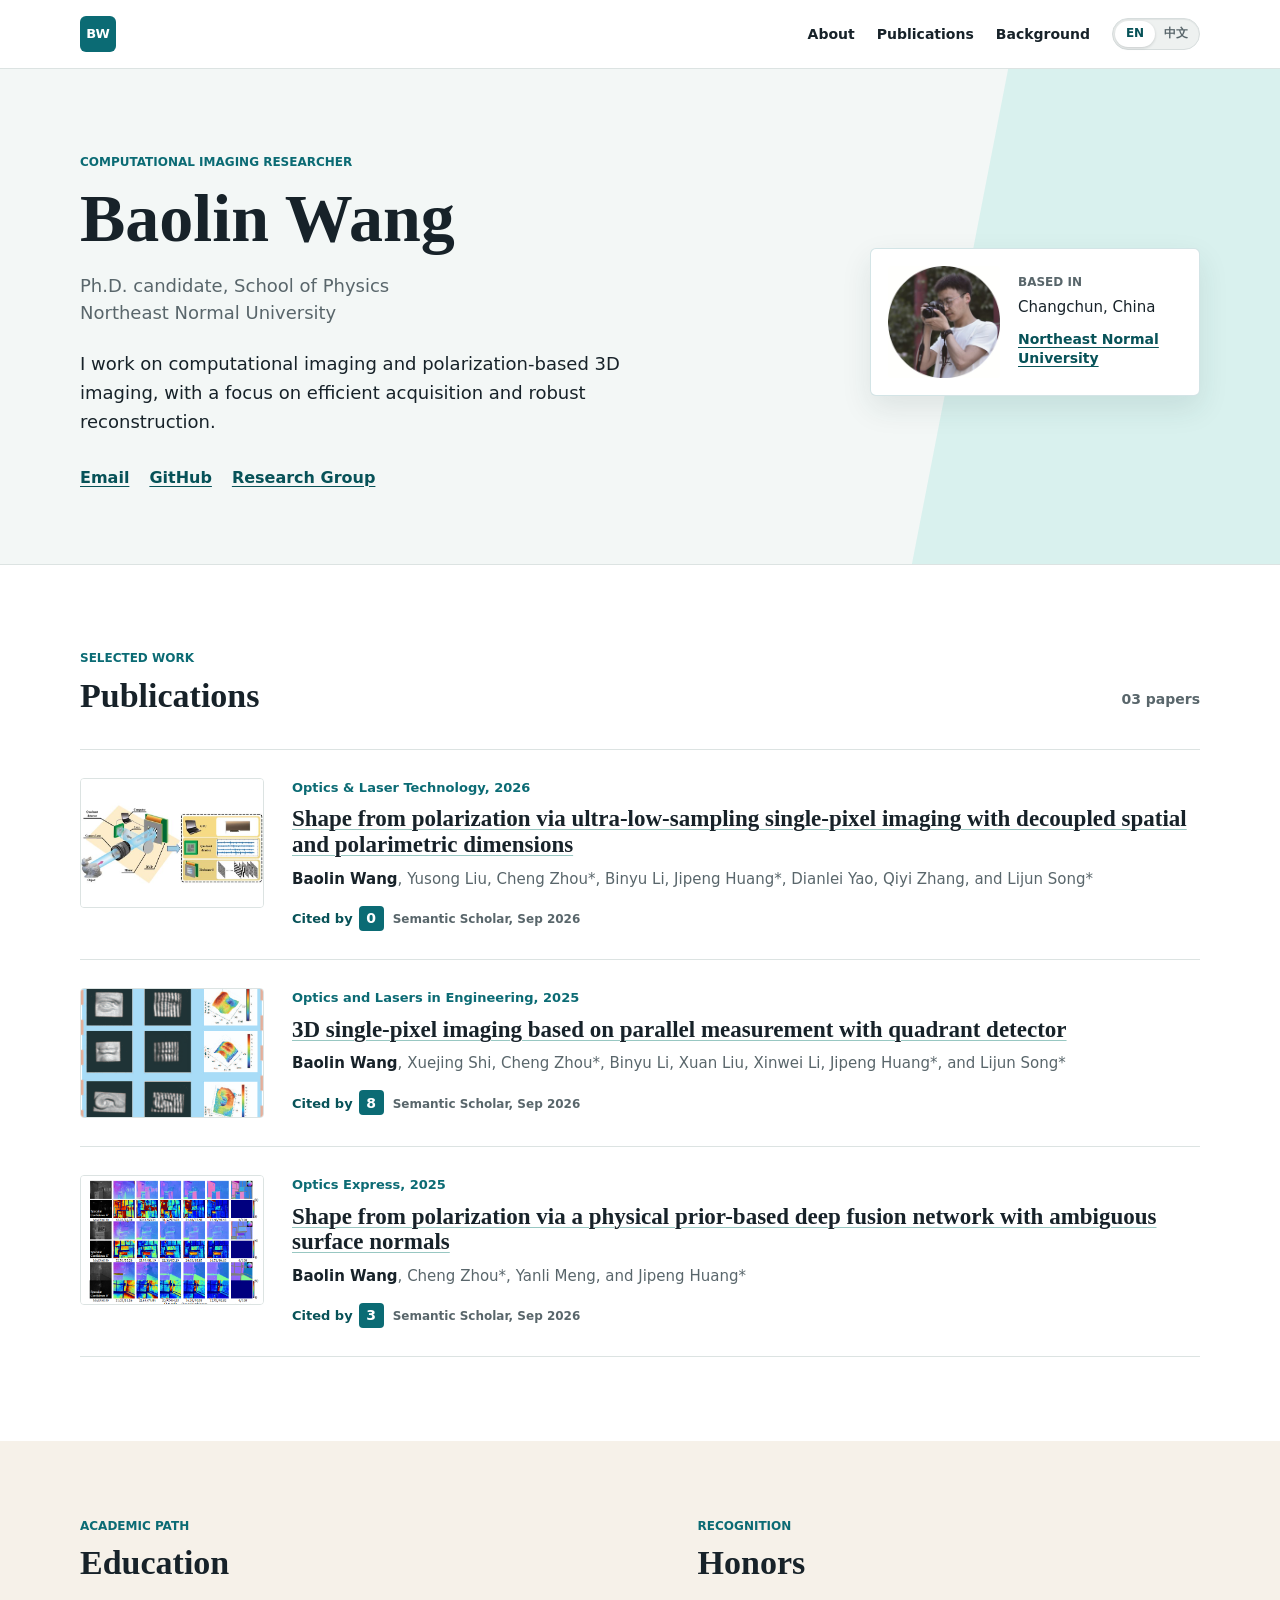
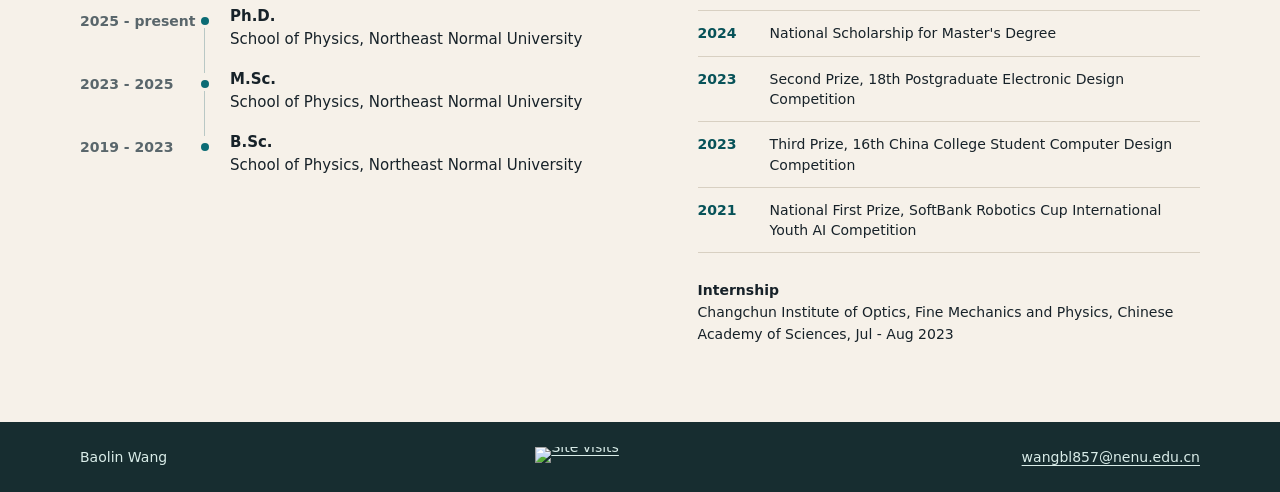
==== index.html @ c139f4ea "Add Chinese homepage and language switch" ====
<!doctype html>
<html lang="en">
<head>
  <meta charset="utf-8">
  <meta name="viewport" content="width=device-width, initial-scale=1">
  <meta name="description" content="Baolin Wang, Ph.D. researcher in computational imaging and polarization-based 3D imaging.">
  <meta name="theme-color" content="#0b6b74">
  <title>Baolin Wang | Computational Imaging</title>
  <link rel="stylesheet" href="gly.css">
</head>
<body>
  <header class="site-header">
    <div class="page-shell header-content">
      <a class="wordmark" href="#top" aria-label="Baolin Wang home">BW</a>
      <div class="header-actions">
        <nav aria-label="Primary navigation">
          <a href="#about">About</a>
          <a href="#publications">Publications</a>
          <a href="#background">Background</a>
        </nav>
        <div class="language-switch" aria-label="Language switcher">
          <a class="is-active" href="index.html" lang="en" aria-current="page">EN</a>
          <a href="index-zh.html" lang="zh-Hans">中文</a>
        </div>
      </div>
    </div>
  </header>

  <main id="top">
    <section class="hero" id="about">
      <div class="page-shell hero-grid">
        <div class="hero-copy">
          <p class="eyebrow">Computational imaging researcher</p>
          <h1>Baolin Wang</h1>
          <p class="role">Ph.D. candidate, School of Physics<br>Northeast Normal University</p>
          <p class="intro">I work on computational imaging and polarization-based 3D imaging, with a focus on efficient acquisition and robust reconstruction.</p>
          <div class="hero-links">
            <a href="mailto:wangbl857@nenu.edu.cn">Email</a>
            <a href="https://github.com/singobl/" rel="me">GitHub</a>
            <a href="https://lab.rjmart.cn/10507/ipoeip">Research Group</a>
          </div>
        </div>
        <aside class="profile-card" aria-label="Contact information">
          <img src="images/wangbl-480.jpg" width="480" height="480" alt="Portrait of Baolin Wang" fetchpriority="high">
          <div>
            <p class="profile-label">Based in</p>
            <p>Changchun, China</p>
            <a class="institution" href="https://en.nenu.edu.cn/">Northeast Normal University</a>
          </div>
        </aside>
      </div>
    </section>

    <section class="page-shell content-section publications-section" id="publications">
      <div class="section-heading">
        <div>
          <p class="eyebrow">Selected work</p>
          <h2>Publications</h2>
        </div>
        <span class="publication-count">03 papers</span>
      </div>

      <ol class="publication-list">
        <li class="publication-item">
          <img class="paper-image" src="images/spi_sfp.jpg" width="603" height="499" loading="lazy" alt="Schematic diagram of the SPI ultra-low-sampling SfP system based on decoupled spatial and polarimetric dimensions">
          <article>
            <p class="venue">Optics &amp; Laser Technology, 2026</p>
            <h3><a href="https://doi.org/10.1016/j.optlastec.2026.116215">Shape from polarization via ultra-low-sampling single-pixel imaging with decoupled spatial and polarimetric dimensions</a></h3>
            <p class="authors"><strong>Baolin Wang</strong>, Yusong Liu, Cheng Zhou*, Binyu Li, Jipeng Huang*, Dianlei Yao, Qiyi Zhang, and Lijun Song*</p>
            <p class="citation-stat" title="Citation count from Semantic Scholar, checked September 7, 2026."><span>Cited by</span> <strong>0</strong><small>Semantic Scholar, Sep 2026</small></p>
          </article>
        </li>
        <li class="publication-item">
          <img class="paper-image" src="images/3DMD.jpg" width="603" height="499" loading="lazy" alt="Illustration from 3D single-pixel imaging research">
          <article>
            <p class="venue">Optics and Lasers in Engineering, 2025</p>
            <h3><a href="https://doi.org/10.1016/j.optlaseng.2024.108671">3D single-pixel imaging based on parallel measurement with quadrant detector</a></h3>
            <p class="authors"><strong>Baolin Wang</strong>, Xuejing Shi, Cheng Zhou*, Binyu Li, Xuan Liu, Xinwei Li, Jipeng Huang*, and Lijun Song*</p>
            <p class="citation-stat" title="Citation count from Semantic Scholar, checked September 7, 2026."><span>Cited by</span> <strong>8</strong><small>Semantic Scholar, Sep 2026</small></p>
          </article>
        </li>
        <li class="publication-item">
          <img class="paper-image" src="images/SfP.jpg" width="603" height="499" loading="lazy" alt="Surface-normal reconstruction from polarization research">
          <article>
            <p class="venue">Optics Express, 2025</p>
            <h3><a href="https://doi.org/10.1364/OE.562136">Shape from polarization via a physical prior-based deep fusion network with ambiguous surface normals</a></h3>
            <p class="authors"><strong>Baolin Wang</strong>, Cheng Zhou*, Yanli Meng, and Jipeng Huang*</p>
            <p class="citation-stat" title="Citation count from Semantic Scholar, checked September 7, 2026."><span>Cited by</span> <strong>3</strong><small>Semantic Scholar, Sep 2026</small></p>
          </article>
        </li>
      </ol>
    </section>

    <section class="background-section" id="background">
      <div class="page-shell background-grid">
        <div>
          <p class="eyebrow">Academic path</p>
          <h2>Education</h2>
          <ol class="timeline">
            <li><time>2025 - present</time><p><strong>Ph.D.</strong><br>School of Physics, Northeast Normal University</p></li>
            <li><time>2023 - 2025</time><p><strong>M.Sc.</strong><br>School of Physics, Northeast Normal University</p></li>
            <li><time>2019 - 2023</time><p><strong>B.Sc.</strong><br>School of Physics, Northeast Normal University</p></li>
          </ol>
        </div>
        <div class="recognition">
          <p class="eyebrow">Recognition</p>
          <h2>Honors</h2>
          <ul>
            <li><span>2024</span>National Scholarship for Master's Degree</li>
            <li><span>2023</span>Second Prize, 18th Postgraduate Electronic Design Competition</li>
            <li><span>2023</span>Third Prize, 16th China College Student Computer Design Competition</li>
            <li><span>2021</span>National First Prize, SoftBank Robotics Cup International Youth AI Competition</li>
          </ul>
          <p class="internship"><strong>Internship</strong><br>Changchun Institute of Optics, Fine Mechanics and Physics, Chinese Academy of Sciences, Jul - Aug 2023</p>
        </div>
      </div>
    </section>
  </main>

  <footer class="site-footer">
    <div class="page-shell footer-content">
      <span>Baolin Wang</span>
      <a class="visit-counter" href="https://visitor-badge.laobi.icu/badge?page_id=singobl.singobl.github.io" aria-label="Site visits">
        <img src="https://visitor-badge.laobi.icu/badge?page_id=singobl.singobl.github.io&amp;left_text=site%20visits&amp;left_color=%23172d30&amp;right_color=%230b6b74" alt="Site visits" width="118" height="20" referrerpolicy="no-referrer">
      </a>
      <a href="mailto:wangbl857@nenu.edu.cn">wangbl857@nenu.edu.cn</a>
    </div>
  </footer>
</body>
</html>
---- gly.css ----
:root {
  --ink: #172229;
  --muted: #59666b;
  --teal: #0b6b74;
  --teal-dark: #075258;
  --aqua: #d9f1ee;
  --line: #dce3e2;
  --paper: #ffffff;
  --mist: #f3f7f6;
  --warm: #f6f1e9;
}

* { box-sizing: border-box; }
html { scroll-behavior: smooth; }
body { margin: 0; color: var(--ink); background: var(--paper); font-family: Inter, ui-sans-serif, system-ui, -apple-system, BlinkMacSystemFont, "Segoe UI", sans-serif; font-size: 16px; line-height: 1.6; }
a { color: var(--teal-dark); text-decoration-thickness: 1px; text-underline-offset: 3px; }
a:hover { color: #ba4e19; }
.page-shell { width: min(1120px, calc(100% - 48px)); margin: 0 auto; }

.site-header { background: rgba(255, 255, 255, .95); border-bottom: 1px solid var(--line); position: sticky; top: 0; z-index: 10; backdrop-filter: blur(10px); }
.header-content { min-height: 68px; display: flex; align-items: center; justify-content: space-between; gap: 24px; }
.wordmark { display: grid; place-items: center; width: 36px; height: 36px; color: #fff; background: var(--teal); border-radius: 6px; font-size: 13px; font-weight: 800; letter-spacing: 0; text-decoration: none; }
.header-actions { display: flex; align-items: center; gap: 22px; }
.site-header nav { display: flex; gap: 22px; }
.site-header nav a { color: var(--ink); font-size: 14px; font-weight: 650; text-decoration: none; }
.site-header nav a:hover { color: var(--teal); }
.language-switch { display: flex; align-items: center; padding: 2px; background: #eef1f0; border: 1px solid #d7dddd; border-radius: 999px; box-shadow: inset 0 1px 1px rgba(23, 34, 41, .06); }
.language-switch a { display: grid; place-items: center; min-width: 40px; height: 26px; padding: 0 9px; color: var(--muted); border-radius: 999px; font-size: 12px; font-weight: 800; text-decoration: none; }
.language-switch a:hover { color: var(--teal-dark); }
.language-switch .is-active { color: var(--teal-dark); background: #fff; box-shadow: 0 1px 3px rgba(23, 34, 41, .18); }

.hero { padding: 84px 0 74px; background: var(--mist); border-bottom: 1px solid var(--line); overflow: hidden; position: relative; }
.hero::before { content: ""; position: absolute; top: 0; right: -6%; bottom: 0; width: 31%; background: var(--aqua); transform: skewX(-11deg); }
.hero-grid { display: grid; grid-template-columns: minmax(0, 1fr) 330px; align-items: center; gap: clamp(48px, 9vw, 120px); position: relative; }
.eyebrow { margin: 0 0 8px; color: var(--teal); font-size: 12px; font-weight: 800; letter-spacing: 0; text-transform: uppercase; }
h1, h2, h3, p { margin-top: 0; }
h1, h2, h3 { font-family: Georgia, "Times New Roman", serif; letter-spacing: 0; line-height: 1.12; }
h1 { margin-bottom: 16px; font-size: clamp(44px, 6vw, 68px); font-weight: 700; }
h2 { margin-bottom: 0; font-size: 34px; }
.role { margin-bottom: 24px; color: var(--muted); font-size: 18px; line-height: 1.5; }
.intro { max-width: 620px; margin-bottom: 28px; font-size: 18px; }
.hero-links { display: flex; flex-wrap: wrap; gap: 10px 20px; }
.hero-links a { font-weight: 750; }
.profile-card { display: grid; grid-template-columns: 112px 1fr; align-items: center; gap: 18px; padding: 17px; background: #fff; border: 1px solid rgba(11, 107, 116, .18); border-radius: 6px; box-shadow: 0 12px 30px rgba(34, 63, 62, .10); }
.profile-card img { width: 112px; height: 112px; object-fit: cover; border-radius: 4px; }
.profile-card p { margin-bottom: 3px; font-size: 15px; }
.profile-label { color: var(--muted); font-size: 12px !important; font-weight: 800; letter-spacing: 0; text-transform: uppercase; }
.institution { display: inline-block; margin-top: 8px; font-size: 14px; font-weight: 750; line-height: 1.35; }

.content-section { padding: 84px 0; }
.section-heading { display: flex; align-items: end; justify-content: space-between; gap: 24px; margin-bottom: 34px; }
.publication-count { padding-bottom: 4px; color: var(--muted); font-size: 14px; font-weight: 700; }
.publication-list { margin: 0; padding: 0; list-style: none; border-top: 1px solid var(--line); }
.publication-item { display: grid; grid-template-columns: 184px minmax(0, 1fr); gap: 28px; padding: 28px 0; border-bottom: 1px solid var(--line); }
.paper-image, .paper-preview { width: 184px; height: 130px; border: 1px solid var(--line); border-radius: 4px; }
.paper-image { display: block; object-fit: cover; }
.paper-preview { display: grid; align-content: center; justify-items: center; color: #fff; background: var(--teal); overflow: hidden; position: relative; }
.paper-preview::before, .paper-preview::after { content: ""; position: absolute; width: 115px; height: 115px; border: 1px solid rgba(255, 255, 255, .32); border-radius: 50%; }
.paper-preview::before { transform: translate(-66px, 34px); }
.paper-preview::after { transform: translate(75px, -46px); }
.paper-preview span, .paper-preview strong, .paper-preview i { z-index: 1; line-height: 1; }
.paper-preview span { margin-bottom: 8px; font-size: 11px; font-weight: 800; letter-spacing: 0; }
.paper-preview strong { font-family: Georgia, serif; font-size: 35px; }
.paper-preview i { margin-top: 8px; font-size: 12px; font-style: normal; font-weight: 800; }
.venue { margin-bottom: 8px; color: var(--teal); font-size: 13px; font-weight: 800; }
.publication-item h3 { margin-bottom: 10px; font-size: 23px; font-weight: 700; }
.publication-item h3 a { color: var(--ink); text-decoration-color: #98c7c2; }
.publication-item h3 a:hover { color: var(--teal); }
.authors { margin-bottom: 14px; color: var(--muted); font-size: 15px; line-height: 1.55; }
.authors strong { color: var(--ink); }
.citation-stat { display: inline-flex; align-items: baseline; gap: 6px; margin: 0; color: var(--teal-dark); font-size: 13px; font-weight: 800; }
.citation-stat strong { display: inline-grid; place-items: center; min-width: 25px; height: 25px; padding: 0 7px; color: #fff; background: var(--teal); border-radius: 4px; font-size: 14px; }
.citation-stat small { margin-left: 3px; color: var(--muted); font-size: 12px; font-weight: 600; }

.background-section { padding: 76px 0; background: var(--warm); }
.background-grid { display: grid; grid-template-columns: 1fr 1fr; gap: clamp(48px, 9vw, 144px); }
.timeline, .recognition ul { margin: 28px 0 0; padding: 0; list-style: none; }
.timeline li { display: grid; grid-template-columns: 132px 1fr; gap: 18px; padding: 0 0 23px; position: relative; }
.timeline li::before { content: ""; position: absolute; top: 7px; left: 121px; width: 8px; height: 8px; background: var(--teal); border-radius: 50%; }
.timeline li:not(:last-child)::after { content: ""; position: absolute; top: 18px; bottom: 0; left: 124px; width: 1px; background: #b9c8c5; }
.timeline time { color: var(--muted); font-size: 14px; font-weight: 750; }
.timeline p { margin: -5px 0 0; font-size: 15px; line-height: 1.5; }
.recognition ul { border-top: 1px solid #d8d0c2; }
.recognition li { display: grid; grid-template-columns: 60px 1fr; gap: 12px; padding: 12px 0; border-bottom: 1px solid #d8d0c2; font-size: 14px; line-height: 1.45; }
.recognition li span { color: var(--teal-dark); font-weight: 800; }
.internship { margin: 27px 0 0; font-size: 14px; line-height: 1.55; }

.site-footer { padding: 24px 0; color: #d9ece8; background: #172d30; font-size: 14px; }
.site-footer div { display: flex; align-items: center; justify-content: space-between; gap: 24px; }
.site-footer a { color: #d9ece8; }
.visit-counter { display: inline-flex; align-items: center; height: 20px; line-height: 0; }
.visit-counter img { display: block; width: 118px; height: 20px; border: 0; }

/* Legacy course pages that share this stylesheet. */
.text, .textbold, .textsmall, .textvsmall, .textsectionheader1, .textsectionheader2, .textsectionheader3, .textsectionheader3grey { font-family: Georgia, "Times New Roman", serif; color: var(--ink); }
.text { font-size: 10pt; }
.textbold, .textsectionheader1, .textsectionheader3, .textsectionheader3grey { font-weight: bold; }
.textsmall { font-size: 9pt; }
.textvsmall { font-size: 6pt; }
.textsectionheader2 { font-size: 1.1em; font-weight: bold; }
.textsectionheader3 { font-size: 12pt; }
.textsectionheader3grey { color: #666; font-size: 14pt; }

@media (max-width: 760px) {
  .page-shell { width: min(100% - 32px, 1120px); }
  .header-actions { gap: 14px; }
  .site-header nav { gap: 14px; }
  .hero { padding: 55px 0 48px; background: var(--mist); }
  .hero::before { display: none; }
  .hero-grid, .background-grid { grid-template-columns: 1fr; gap: 38px; }
  .profile-card { max-width: 400px; }
  .content-section, .background-section { padding: 55px 0; }
  .publication-item { grid-template-columns: 1fr; gap: 18px; }
  .paper-image, .paper-preview { width: 100%; height: auto; aspect-ratio: 1.42; }
  .section-heading { align-items: start; }
  .publication-item h3 { font-size: 22px; }
  .timeline li { grid-template-columns: 1fr; gap: 5px; padding-left: 22px; }
  .timeline li::before { left: 0; }
  .timeline li:not(:last-child)::after { left: 3px; }
  .timeline p { margin: 0; }
}

@media (max-width: 430px) {
  .header-content { gap: 12px; }
  .header-actions { gap: 10px; }
  .site-header nav { gap: 12px; }
  .site-header nav a { font-size: 13px; }
  .language-switch a { min-width: 34px; padding: 0 7px; }
  .profile-card { grid-template-columns: 86px 1fr; }
  .profile-card img { width: 86px; height: 86px; }
  .section-heading { display: block; }
  .publication-count { display: inline-block; margin-top: 8px; }
  .site-footer div { display: block; }
  .site-footer a { display: inline-block; margin-top: 6px; }
  .visit-counter { display: flex !important; margin-top: 10px !important; }
}
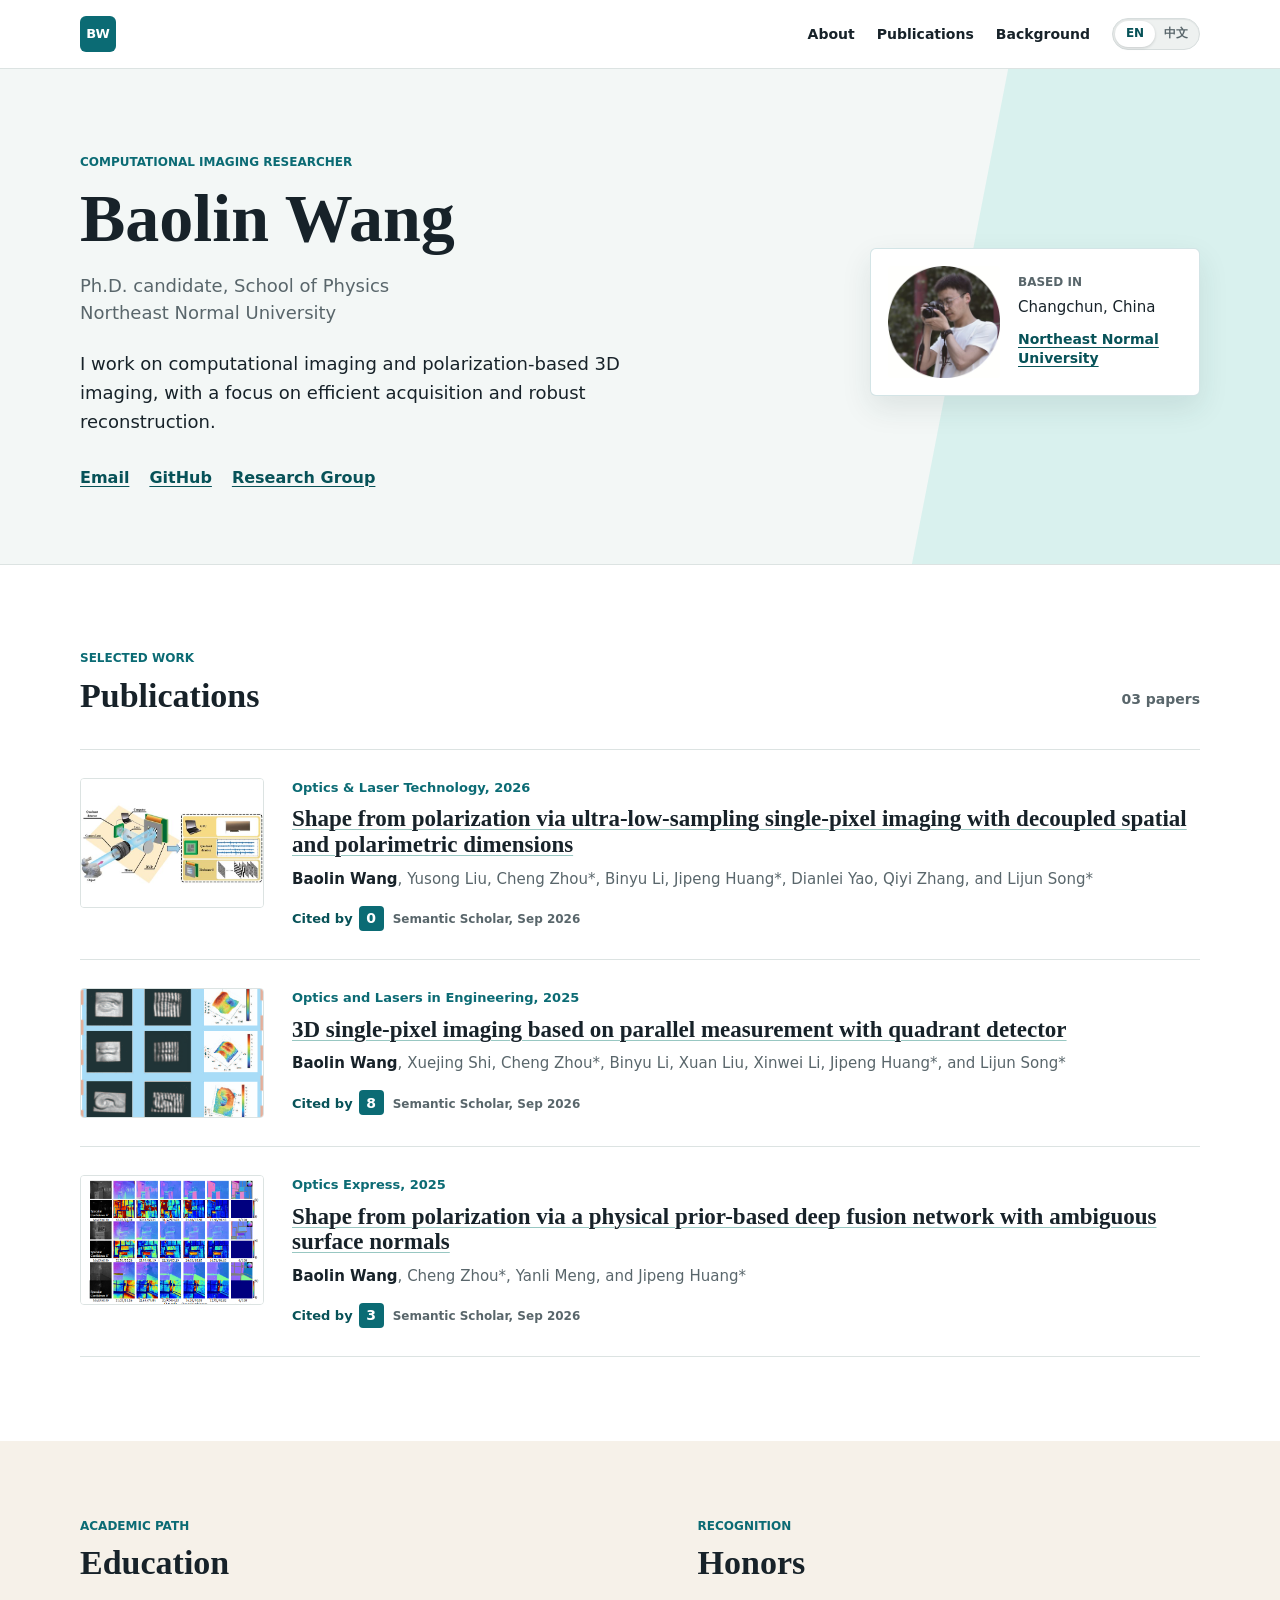
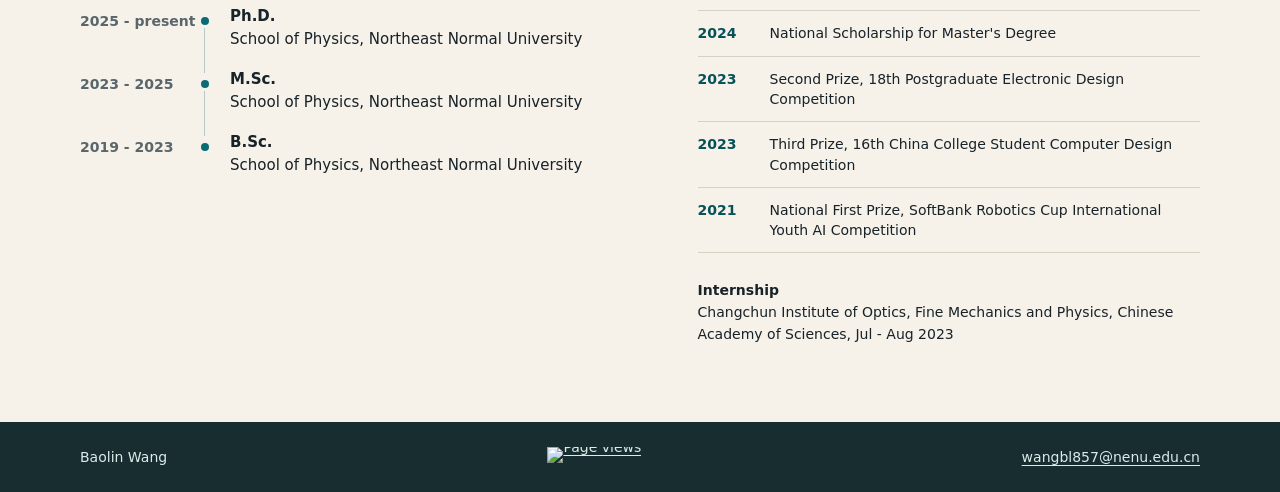
==== commit 363eba44: "Refine visitor counter label" ====
--- a/index.html
+++ b/index.html
@@ -120,8 +120,8 @@
   <footer class="site-footer">
     <div class="page-shell footer-content">
       <span>Baolin Wang</span>
-      <a class="visit-counter" href="https://visitor-badge.laobi.icu/badge?page_id=singobl.singobl.github.io" aria-label="Site visits">
-        <img src="https://visitor-badge.laobi.icu/badge?page_id=singobl.singobl.github.io&amp;left_text=site%20visits&amp;left_color=%23172d30&amp;right_color=%230b6b74" alt="Site visits" width="118" height="20" referrerpolicy="no-referrer">
+      <a class="visit-counter" href="https://visitor-badge.laobi.icu/badge?page_id=singobl.singobl.github.io" aria-label="Page views">
+        <img src="https://visitor-badge.laobi.icu/badge?page_id=singobl.singobl.github.io&amp;left_text=VIEWS&amp;left_color=%23172d30&amp;right_color=%230b6b74" alt="Page views" height="20" referrerpolicy="no-referrer">
       </a>
       <a href="mailto:wangbl857@nenu.edu.cn">wangbl857@nenu.edu.cn</a>
     </div>
--- a/gly.css
+++ b/gly.css
@@ -89,7 +89,7 @@
 .site-footer div { display: flex; align-items: center; justify-content: space-between; gap: 24px; }
 .site-footer a { color: #d9ece8; }
 .visit-counter { display: inline-flex; align-items: center; height: 20px; line-height: 0; }
-.visit-counter img { display: block; width: 118px; height: 20px; border: 0; }
+.visit-counter img { display: block; width: auto; height: 20px; border: 0; }
 
 /* Legacy course pages that share this stylesheet. */
 .text, .textbold, .textsmall, .textvsmall, .textsectionheader1, .textsectionheader2, .textsectionheader3, .textsectionheader3grey { font-family: Georgia, "Times New Roman", serif; color: var(--ink); }
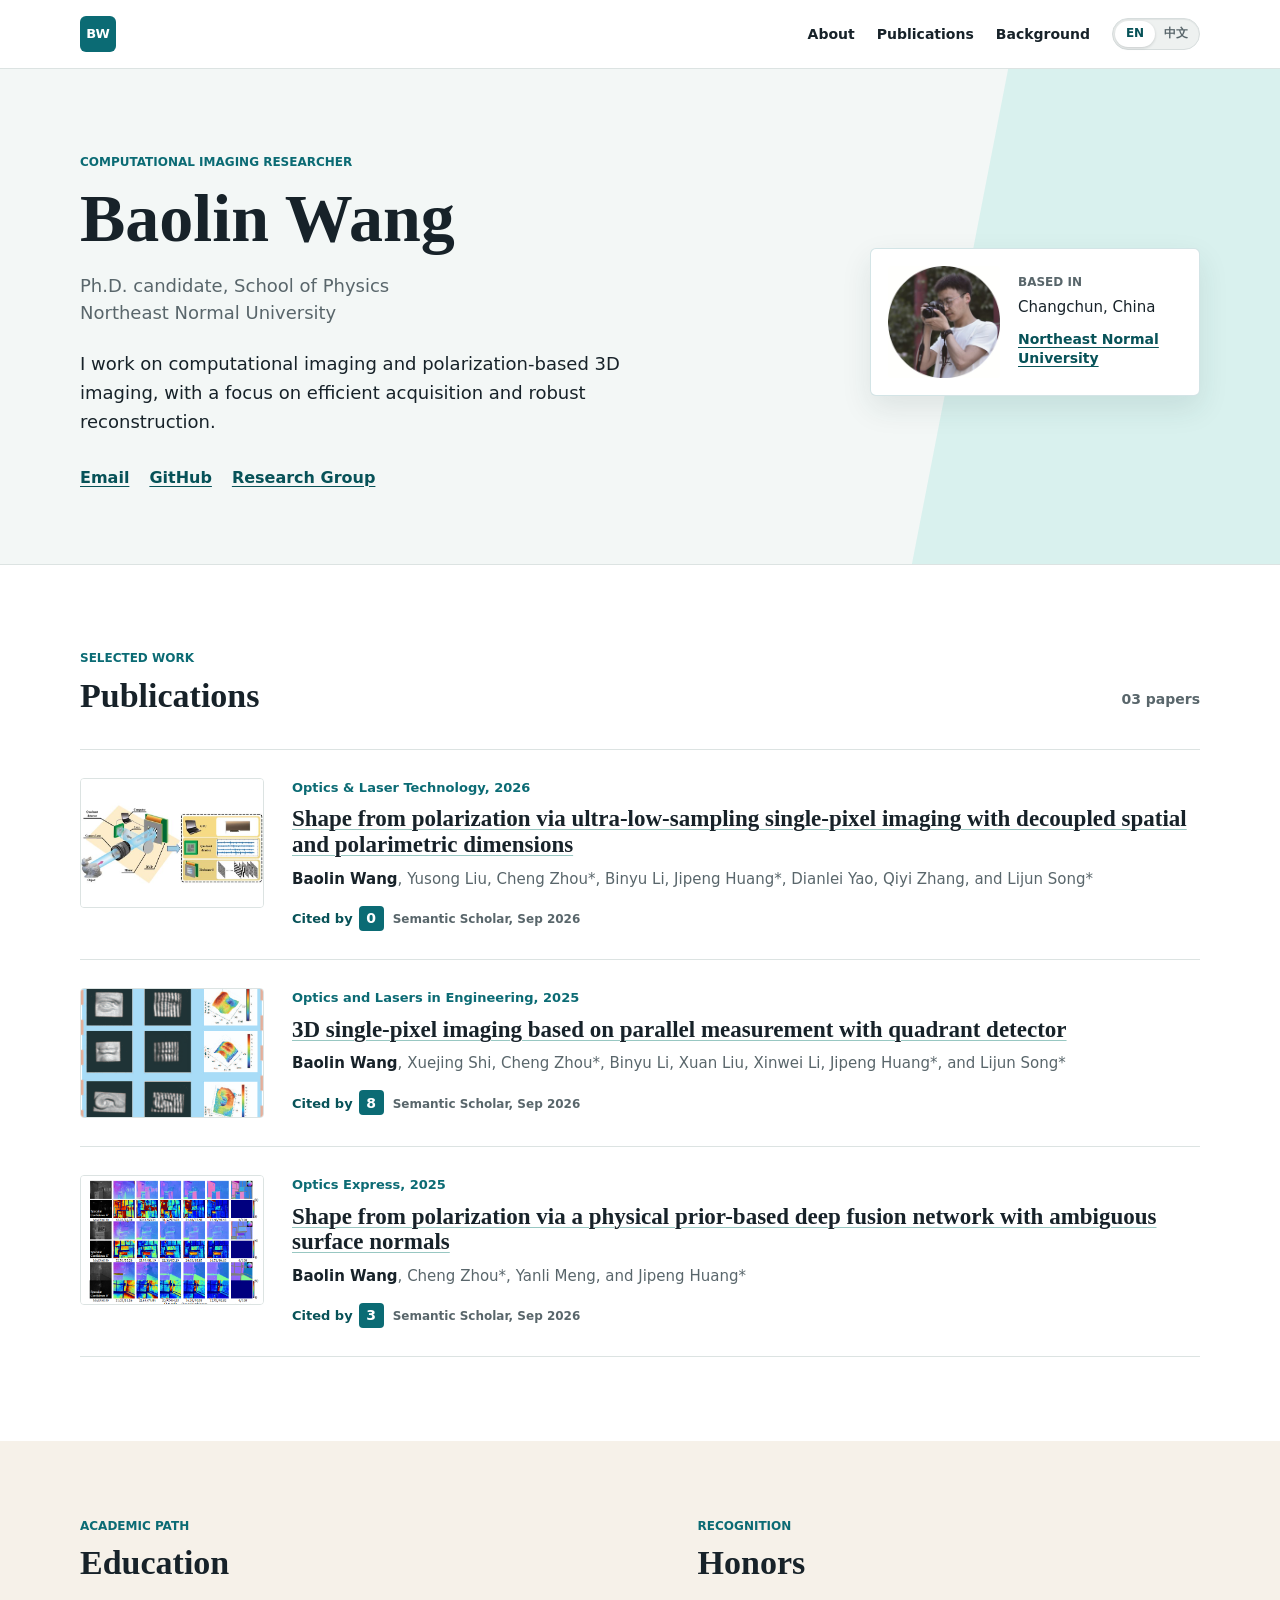
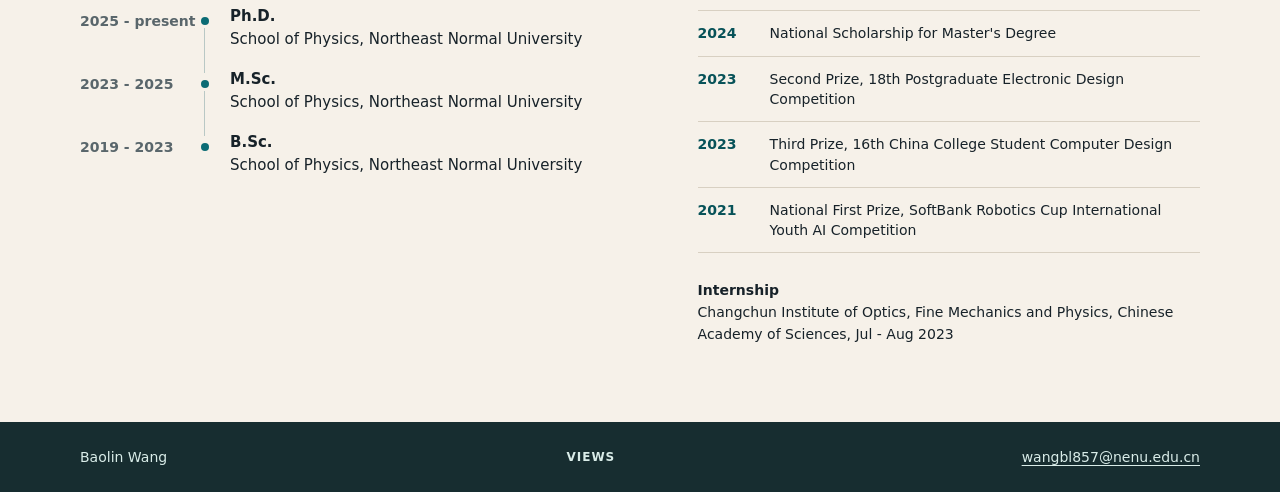
==== commit 2d57dd74: "Use native text for visitor label" ====
--- a/index.html
+++ b/index.html
@@ -121,7 +121,8 @@
     <div class="page-shell footer-content">
       <span>Baolin Wang</span>
       <a class="visit-counter" href="https://visitor-badge.laobi.icu/badge?page_id=singobl.singobl.github.io" aria-label="Page views">
-        <img src="https://visitor-badge.laobi.icu/badge?page_id=singobl.singobl.github.io&amp;left_text=VIEWS&amp;left_color=%23172d30&amp;right_color=%230b6b74" alt="Page views" height="20" referrerpolicy="no-referrer">
+        <span class="visit-label">VIEWS</span>
+        <img src="https://visitor-badge.laobi.icu/badge?page_id=singobl.singobl.github.io&amp;left_text=%E2%80%8B&amp;left_color=%23172d30&amp;right_color=%230b6b74" alt="" height="20" referrerpolicy="no-referrer">
       </a>
       <a href="mailto:wangbl857@nenu.edu.cn">wangbl857@nenu.edu.cn</a>
     </div>
--- a/gly.css
+++ b/gly.css
@@ -88,7 +88,9 @@
 .site-footer { padding: 24px 0; color: #d9ece8; background: #172d30; font-size: 14px; }
 .site-footer div { display: flex; align-items: center; justify-content: space-between; gap: 24px; }
 .site-footer a { color: #d9ece8; }
-.visit-counter { display: inline-flex; align-items: center; height: 20px; line-height: 0; }
+.visit-counter { display: inline-flex; align-items: center; gap: 7px; height: 20px; color: #d9ece8; line-height: 1; text-decoration: none; }
+.visit-counter:hover { color: #fff; }
+.visit-label { font-size: 12px; font-weight: 800; letter-spacing: .08em; }
 .visit-counter img { display: block; width: auto; height: 20px; border: 0; }
 
 /* Legacy course pages that share this stylesheet. */
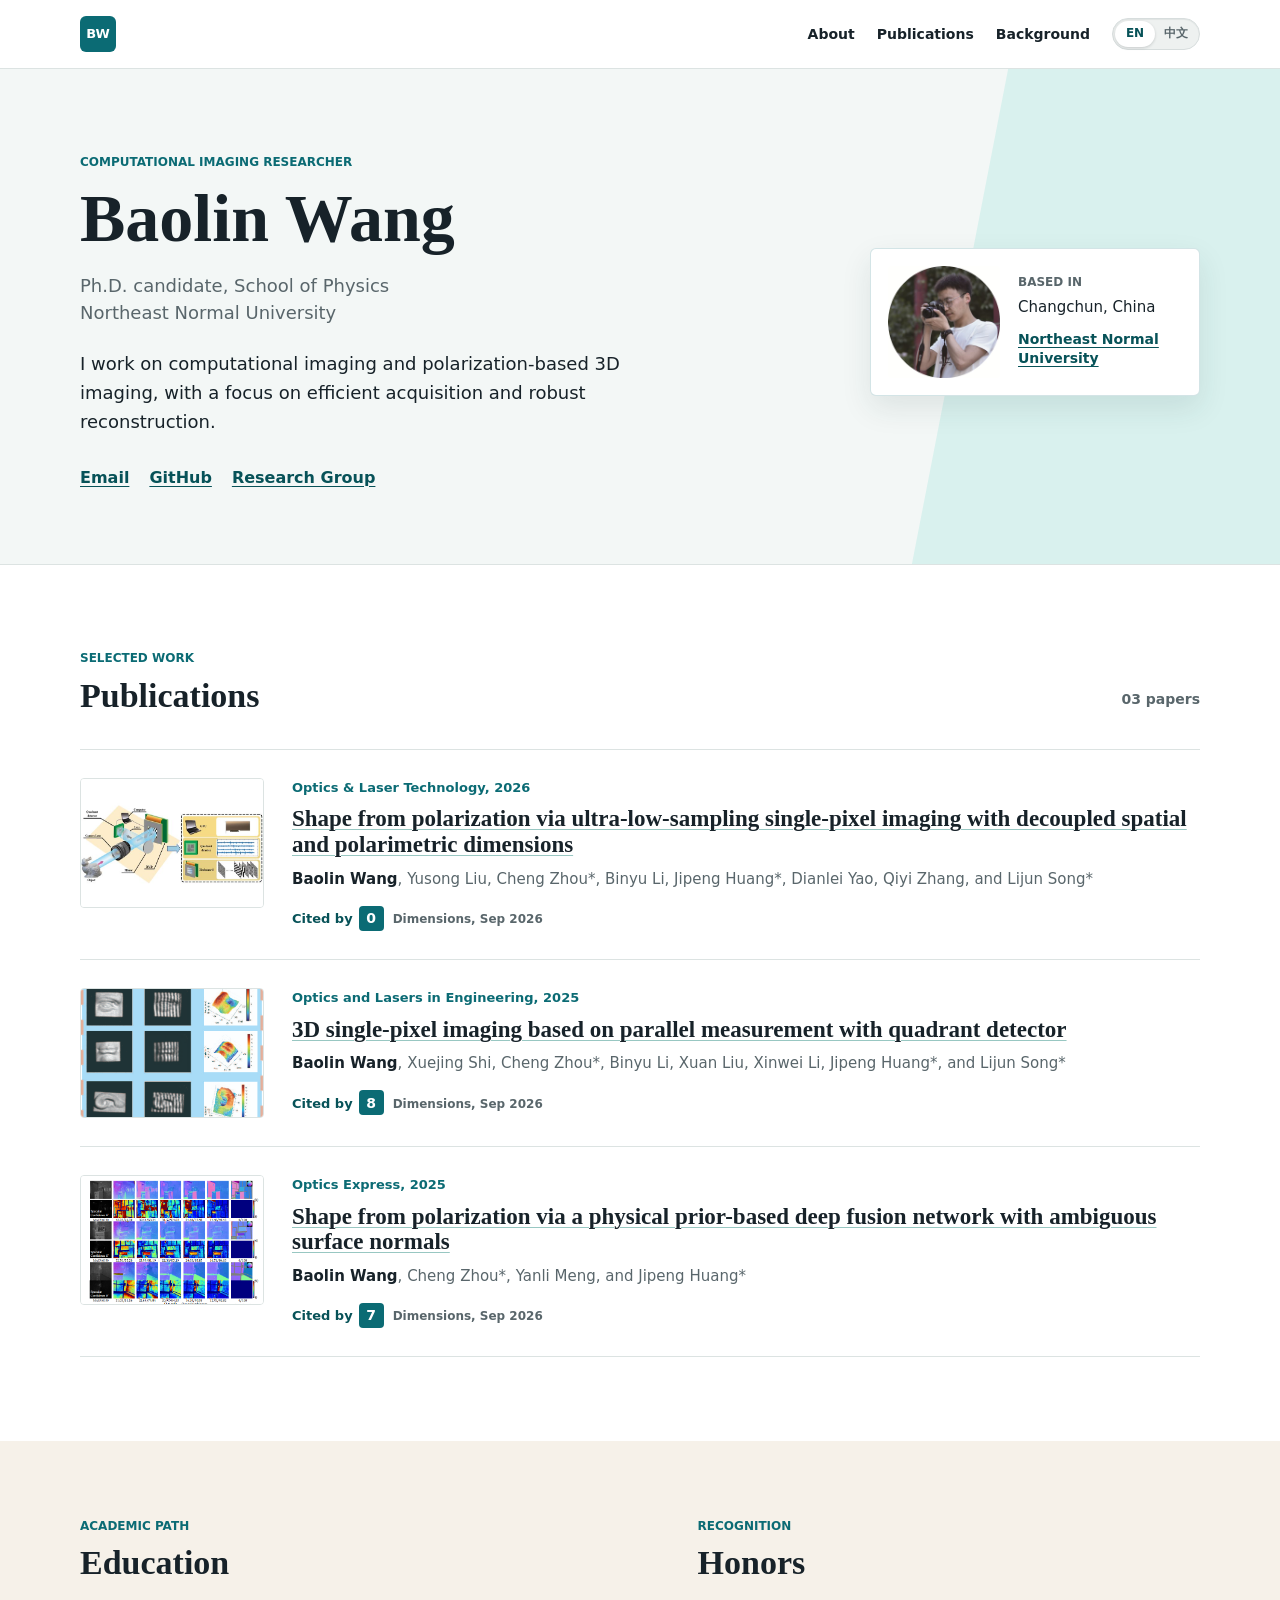
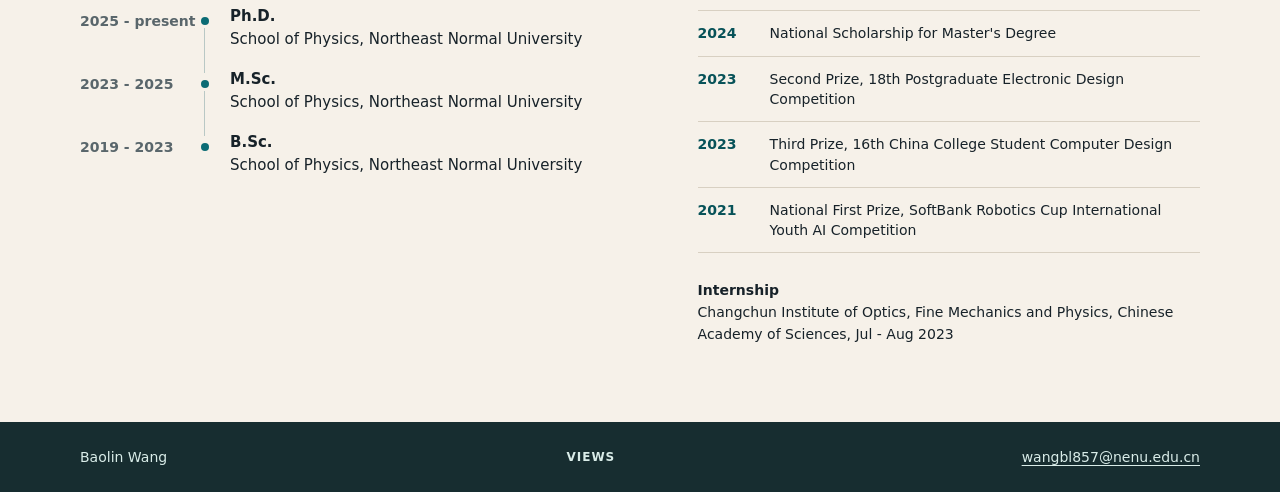
==== commit c8627026: "Update citation counts from Dimensions" ====
--- a/index.html
+++ b/index.html
@@ -67,7 +67,7 @@
             <p class="venue">Optics &amp; Laser Technology, 2026</p>
             <h3><a href="https://doi.org/10.1016/j.optlastec.2026.116215">Shape from polarization via ultra-low-sampling single-pixel imaging with decoupled spatial and polarimetric dimensions</a></h3>
             <p class="authors"><strong>Baolin Wang</strong>, Yusong Liu, Cheng Zhou*, Binyu Li, Jipeng Huang*, Dianlei Yao, Qiyi Zhang, and Lijun Song*</p>
-            <p class="citation-stat" title="Citation count from Semantic Scholar, checked September 7, 2026."><span>Cited by</span> <strong>0</strong><small>Semantic Scholar, Sep 2026</small></p>
+            <p class="citation-stat" title="Citation count from Dimensions, checked September 7, 2026."><span>Cited by</span> <strong>0</strong><small>Dimensions, Sep 2026</small></p>
           </article>
         </li>
         <li class="publication-item">
@@ -76,7 +76,7 @@
             <p class="venue">Optics and Lasers in Engineering, 2025</p>
             <h3><a href="https://doi.org/10.1016/j.optlaseng.2024.108671">3D single-pixel imaging based on parallel measurement with quadrant detector</a></h3>
             <p class="authors"><strong>Baolin Wang</strong>, Xuejing Shi, Cheng Zhou*, Binyu Li, Xuan Liu, Xinwei Li, Jipeng Huang*, and Lijun Song*</p>
-            <p class="citation-stat" title="Citation count from Semantic Scholar, checked September 7, 2026."><span>Cited by</span> <strong>8</strong><small>Semantic Scholar, Sep 2026</small></p>
+            <p class="citation-stat" title="Citation count from Dimensions, checked September 7, 2026."><span>Cited by</span> <strong>8</strong><small>Dimensions, Sep 2026</small></p>
           </article>
         </li>
         <li class="publication-item">
@@ -85,7 +85,7 @@
             <p class="venue">Optics Express, 2025</p>
             <h3><a href="https://doi.org/10.1364/OE.562136">Shape from polarization via a physical prior-based deep fusion network with ambiguous surface normals</a></h3>
             <p class="authors"><strong>Baolin Wang</strong>, Cheng Zhou*, Yanli Meng, and Jipeng Huang*</p>
-            <p class="citation-stat" title="Citation count from Semantic Scholar, checked September 7, 2026."><span>Cited by</span> <strong>3</strong><small>Semantic Scholar, Sep 2026</small></p>
+            <p class="citation-stat" title="Citation count from Dimensions, checked September 7, 2026."><span>Cited by</span> <strong>7</strong><small>Dimensions, Sep 2026</small></p>
           </article>
         </li>
       </ol>
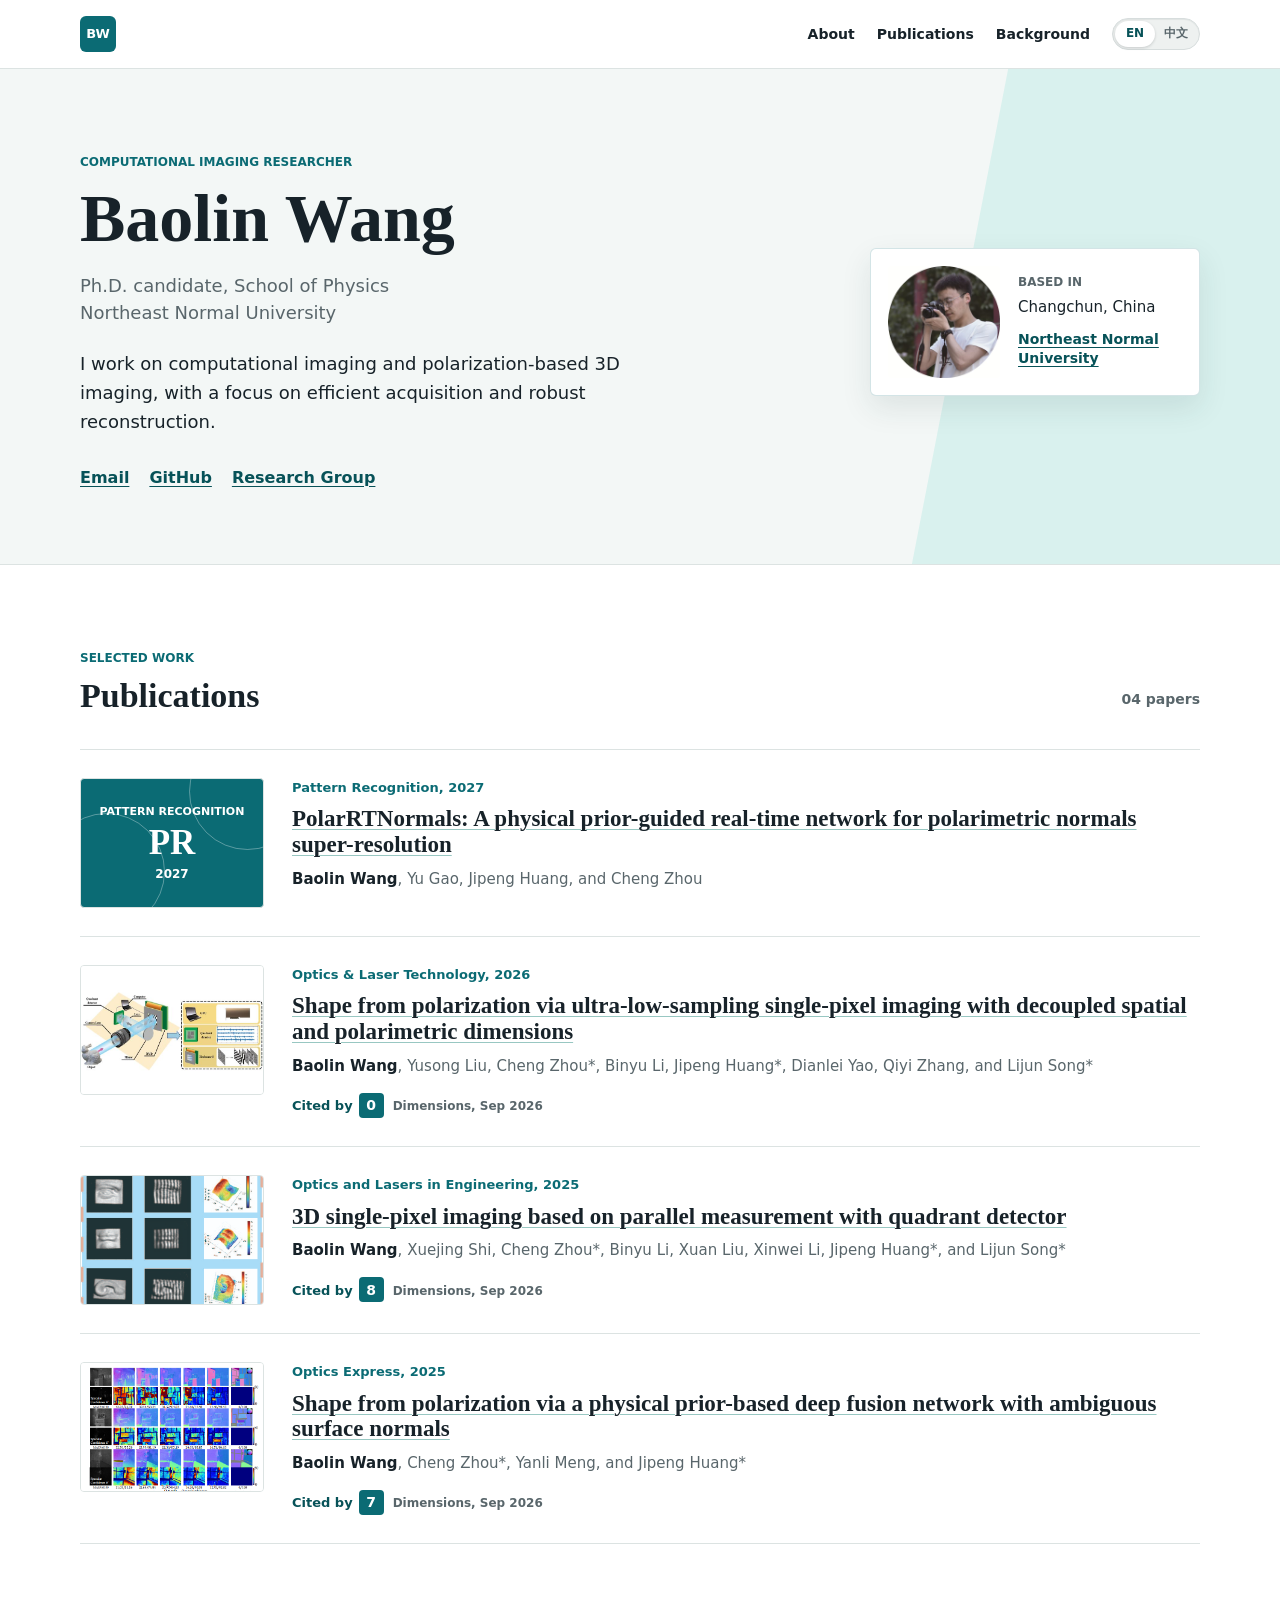
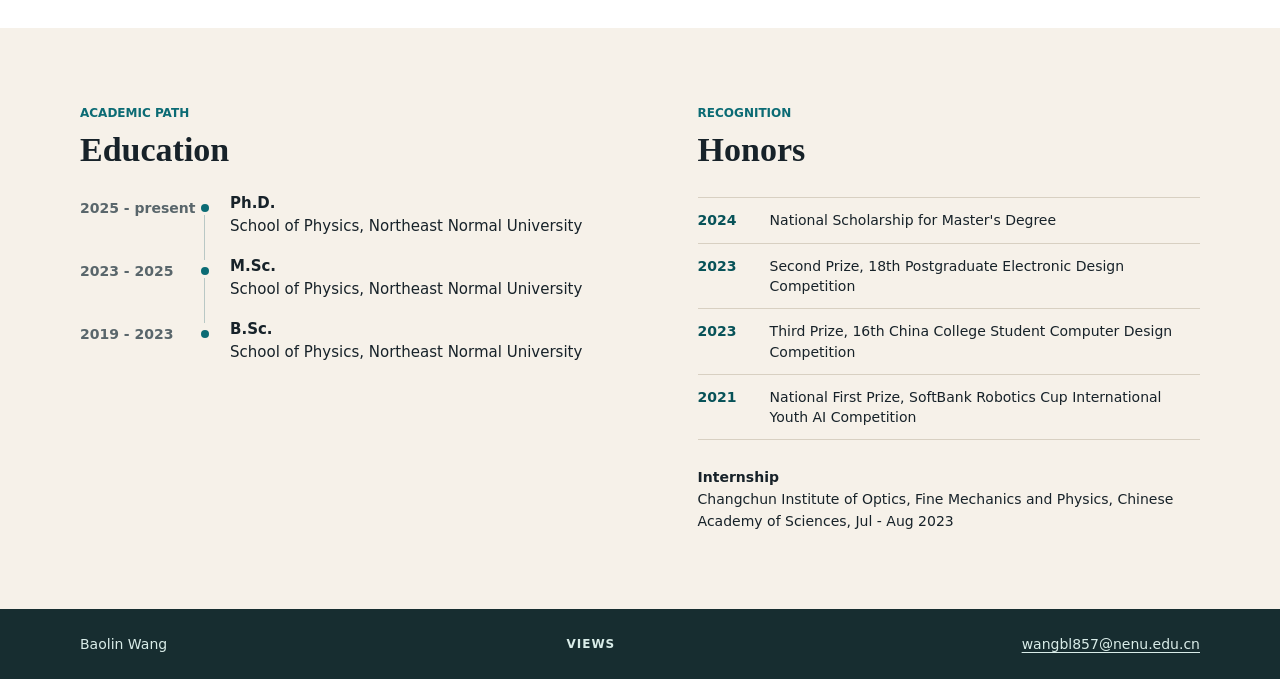
==== commit 86f91ed8: "Add PolarRTNormals publication to both homepages" ====
--- a/index.html
+++ b/index.html
@@ -57,10 +57,18 @@
           <p class="eyebrow">Selected work</p>
           <h2>Publications</h2>
         </div>
-        <span class="publication-count">03 papers</span>
+        <span class="publication-count">04 papers</span>
       </div>
 
       <ol class="publication-list">
+        <li class="publication-item">
+          <div class="paper-preview" aria-hidden="true"><span>PATTERN RECOGNITION</span><strong>PR</strong><i>2027</i></div>
+          <article>
+            <p class="venue">Pattern Recognition, 2027</p>
+            <h3><a href="https://doi.org/10.1016/j.patcog.2026.114993">PolarRTNormals: A physical prior-guided real-time network for polarimetric normals super-resolution</a></h3>
+            <p class="authors"><strong>Baolin Wang</strong>, Yu Gao, Jipeng Huang, and Cheng Zhou</p>
+          </article>
+        </li>
         <li class="publication-item">
           <img class="paper-image" src="images/spi_sfp.jpg" width="603" height="499" loading="lazy" alt="Schematic diagram of the SPI ultra-low-sampling SfP system based on decoupled spatial and polarimetric dimensions">
           <article>
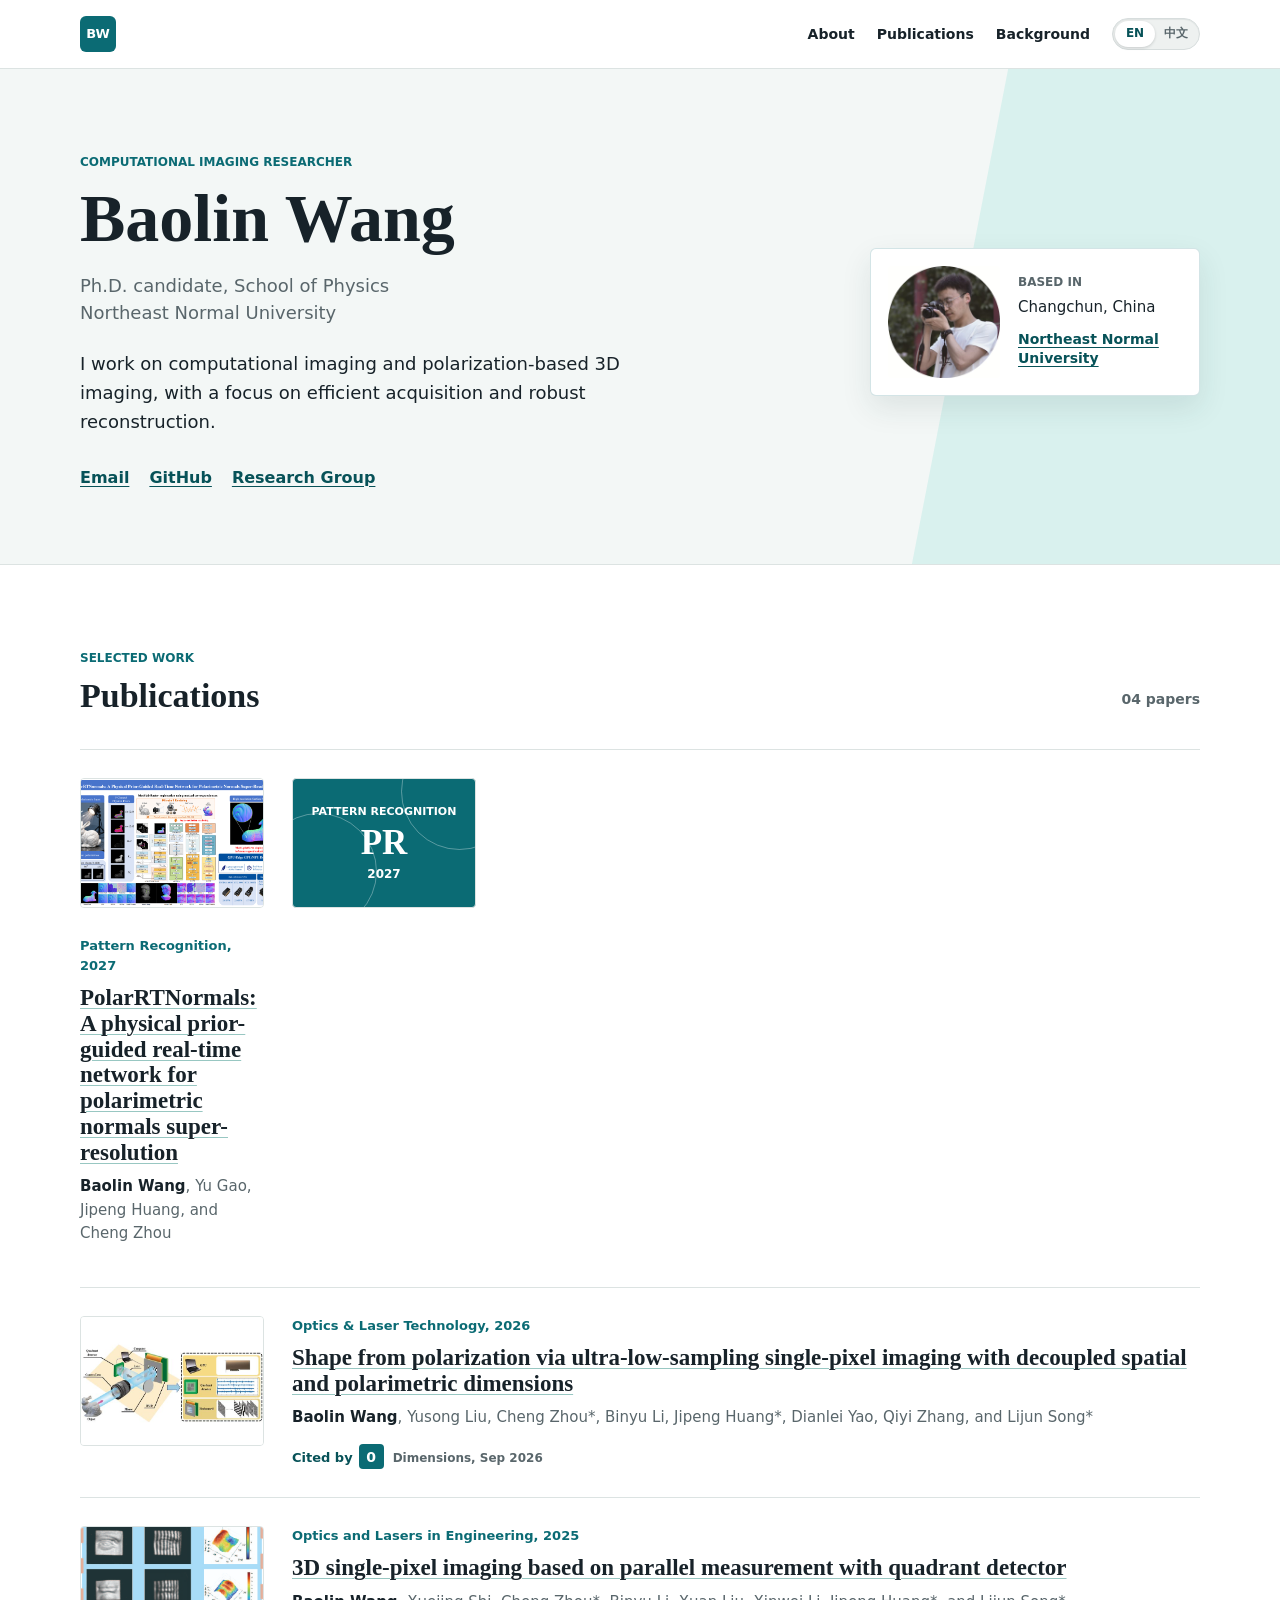
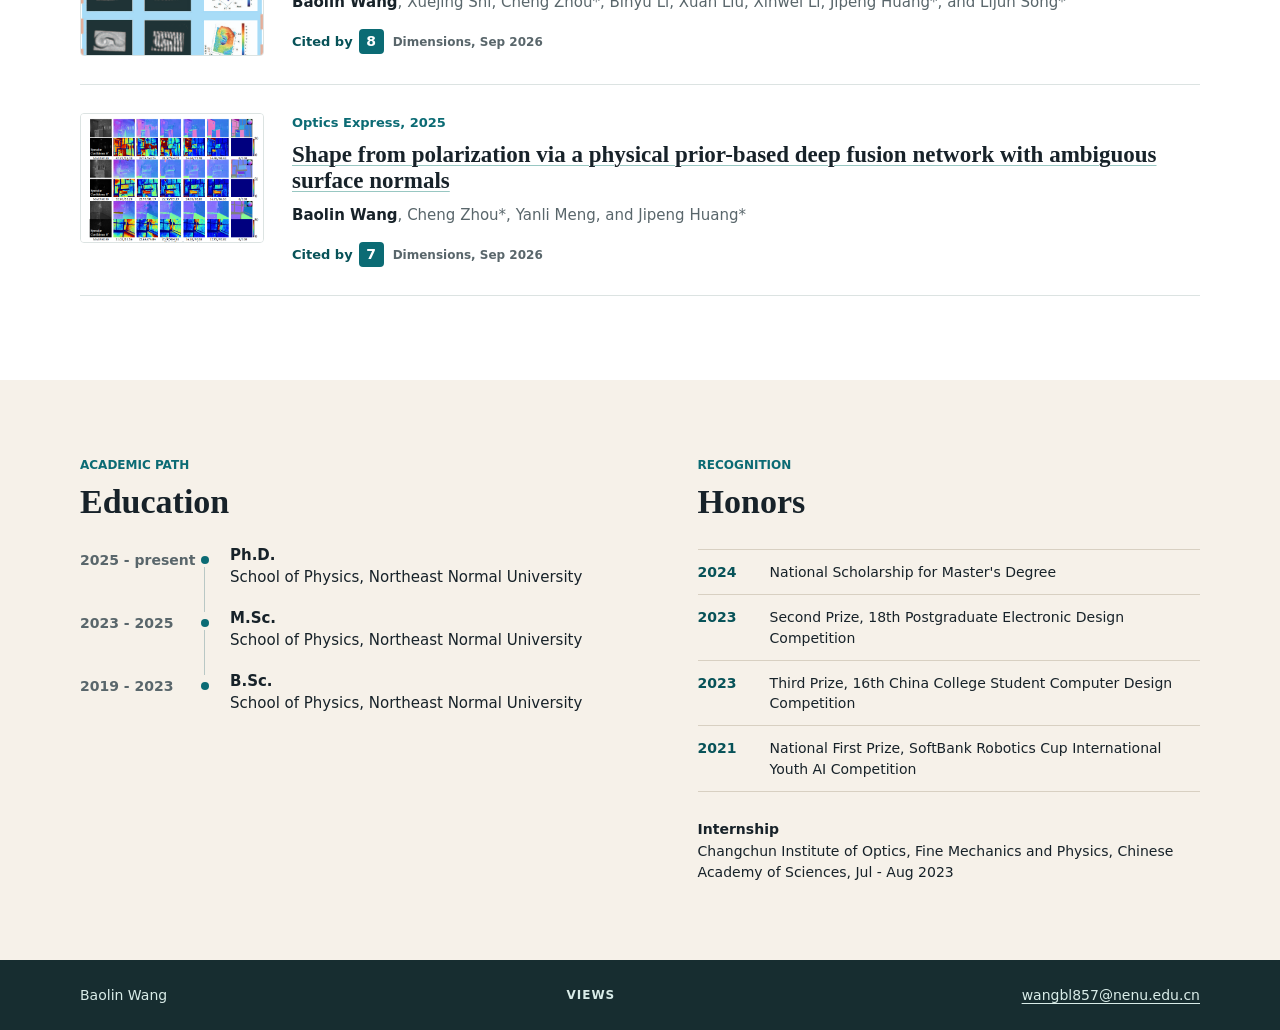
==== commit 15e8974c: "更新个人主页和论文" ====
--- a/index.html
+++ b/index.html
@@ -62,6 +62,7 @@
 
       <ol class="publication-list">
         <li class="publication-item">
+          <img class="paper-image" src="images/PolarRTNormals.jpg" width="603" height="499" loading="lazy" alt="Schematic diagram of the PolarRTNormals">
           <div class="paper-preview" aria-hidden="true"><span>PATTERN RECOGNITION</span><strong>PR</strong><i>2027</i></div>
           <article>
             <p class="venue">Pattern Recognition, 2027</p>
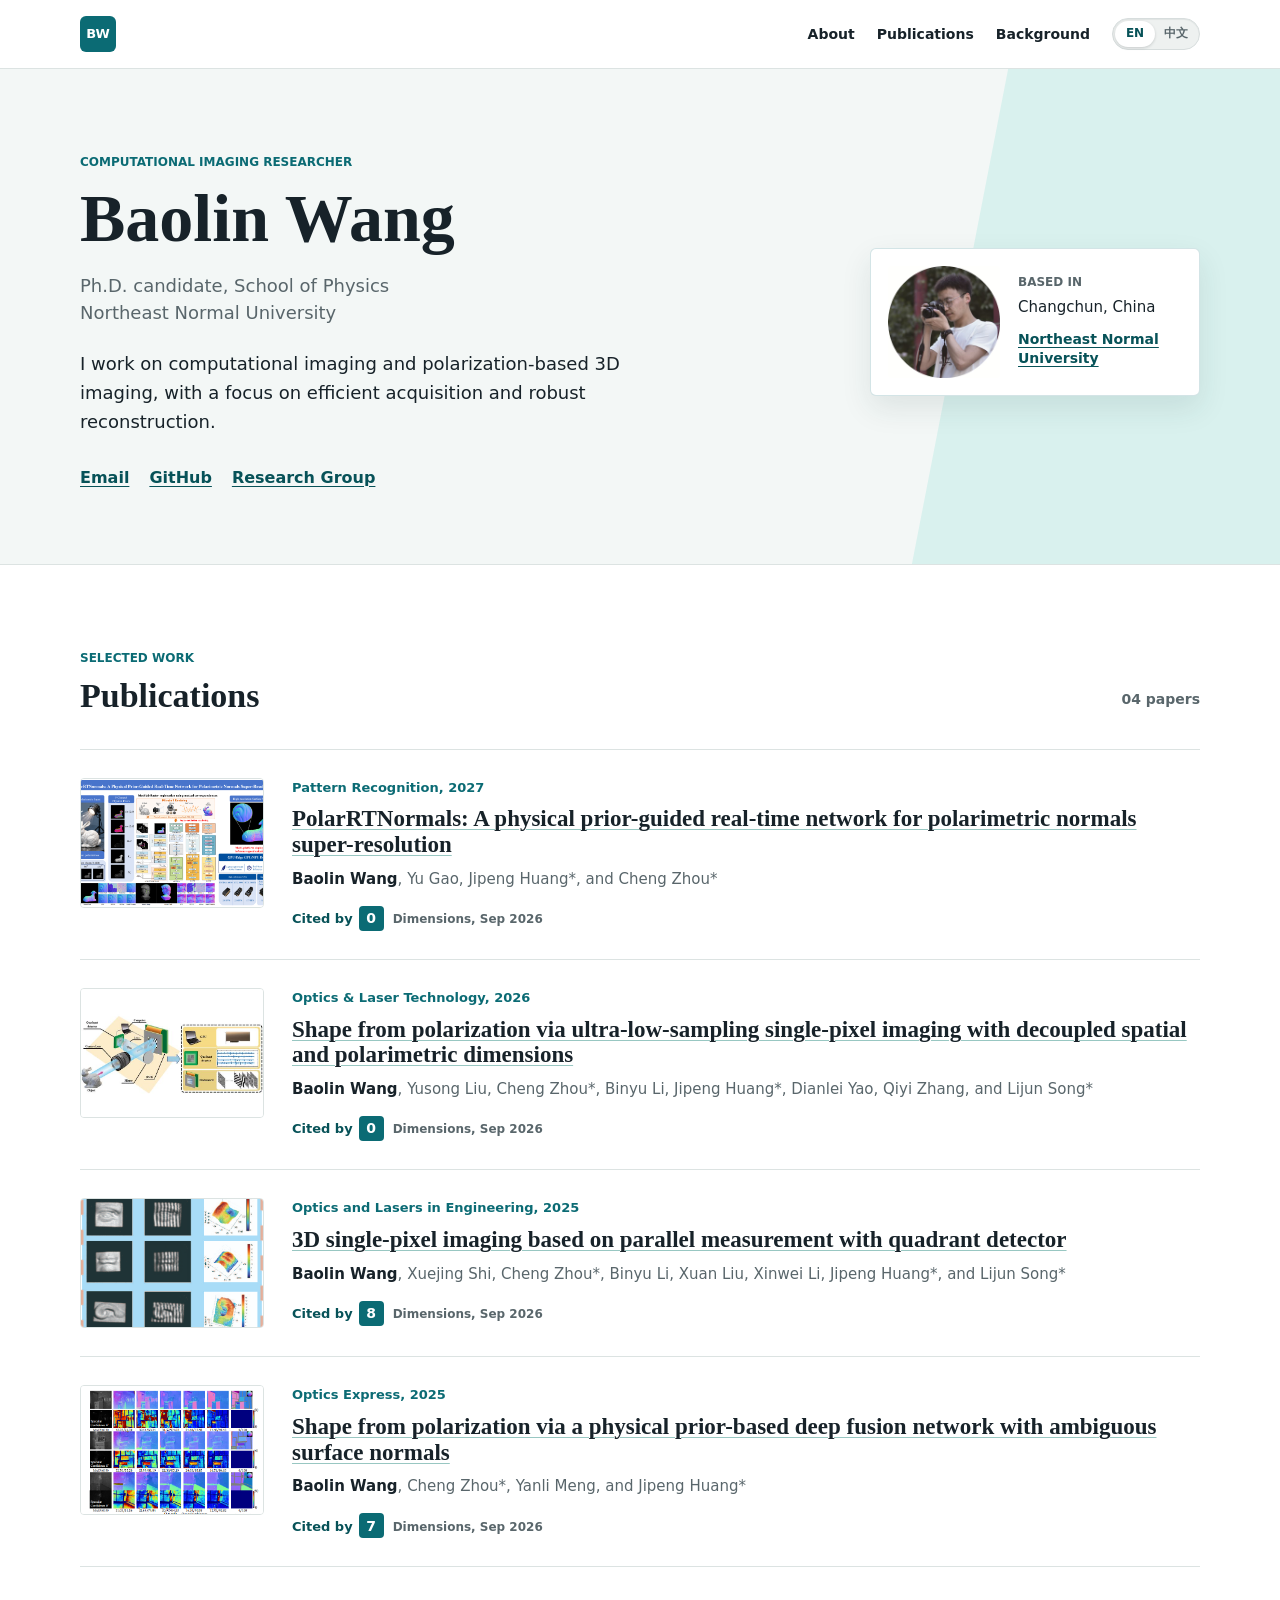
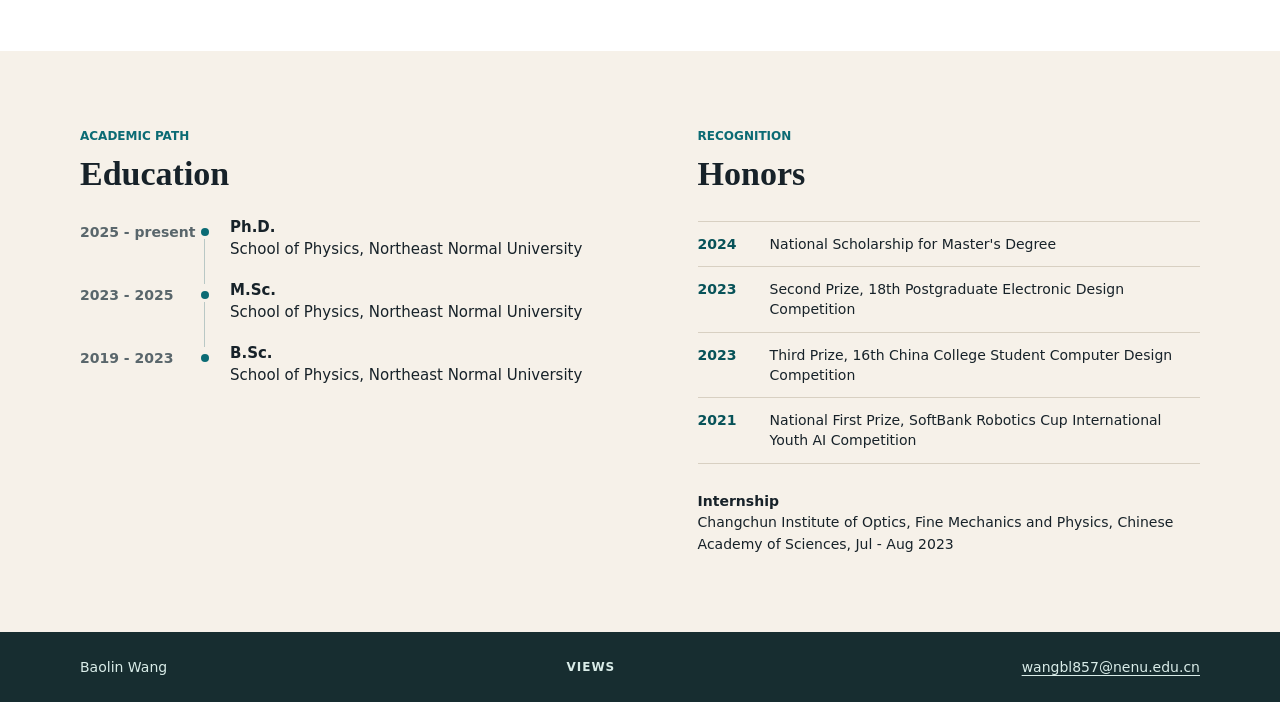
==== commit 62972e5e: "更新个人主页和论文" ====
--- a/index.html
+++ b/index.html
@@ -63,11 +63,11 @@
       <ol class="publication-list">
         <li class="publication-item">
           <img class="paper-image" src="images/PolarRTNormals.jpg" width="603" height="499" loading="lazy" alt="Schematic diagram of the PolarRTNormals">
-          <div class="paper-preview" aria-hidden="true"><span>PATTERN RECOGNITION</span><strong>PR</strong><i>2027</i></div>
           <article>
             <p class="venue">Pattern Recognition, 2027</p>
             <h3><a href="https://doi.org/10.1016/j.patcog.2026.114993">PolarRTNormals: A physical prior-guided real-time network for polarimetric normals super-resolution</a></h3>
-            <p class="authors"><strong>Baolin Wang</strong>, Yu Gao, Jipeng Huang, and Cheng Zhou</p>
+            <p class="authors"><strong>Baolin Wang</strong>, Yu Gao, Jipeng Huang*, and Cheng Zhou*</p>
+            <p class="citation-stat" title="Citation count from Dimensions, checked September 7, 2026."><span>Cited by</span> <strong>0</strong><small>Dimensions, Sep 2026</small></p>
           </article>
         </li>
         <li class="publication-item">
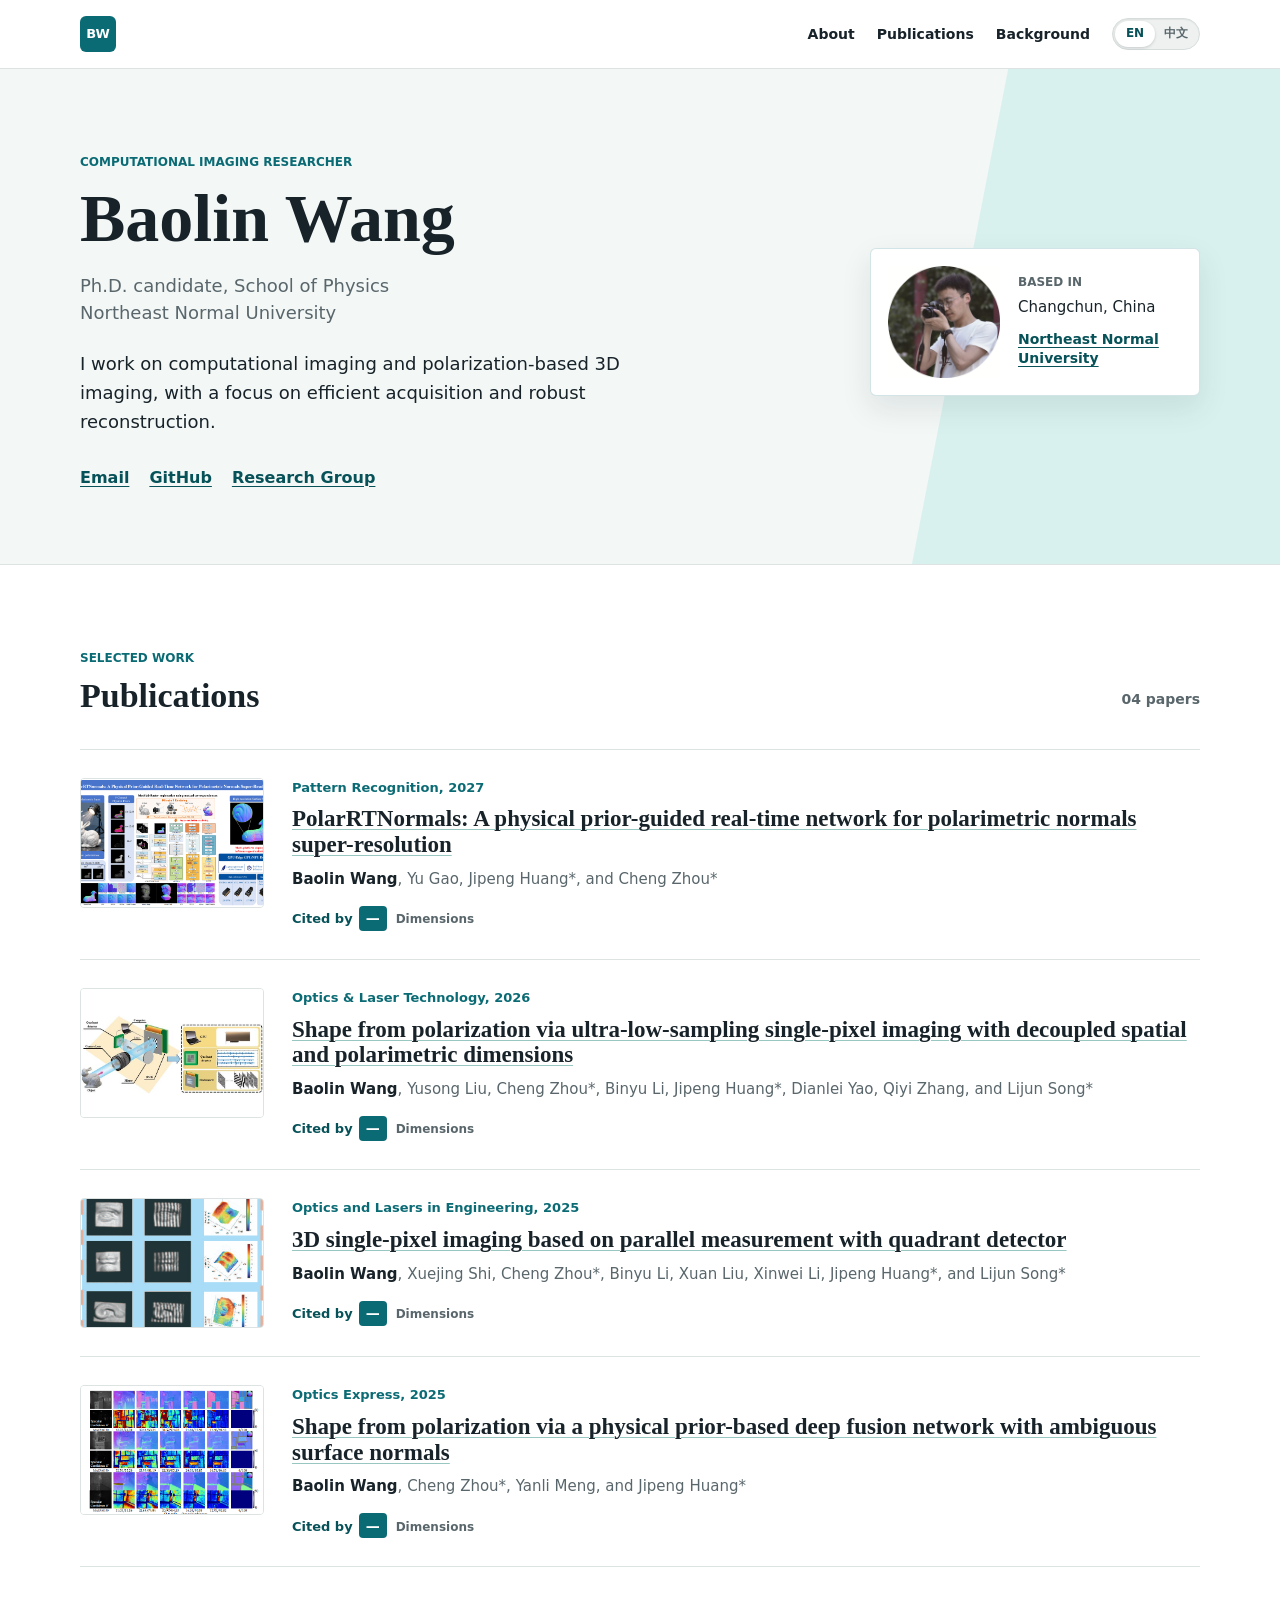
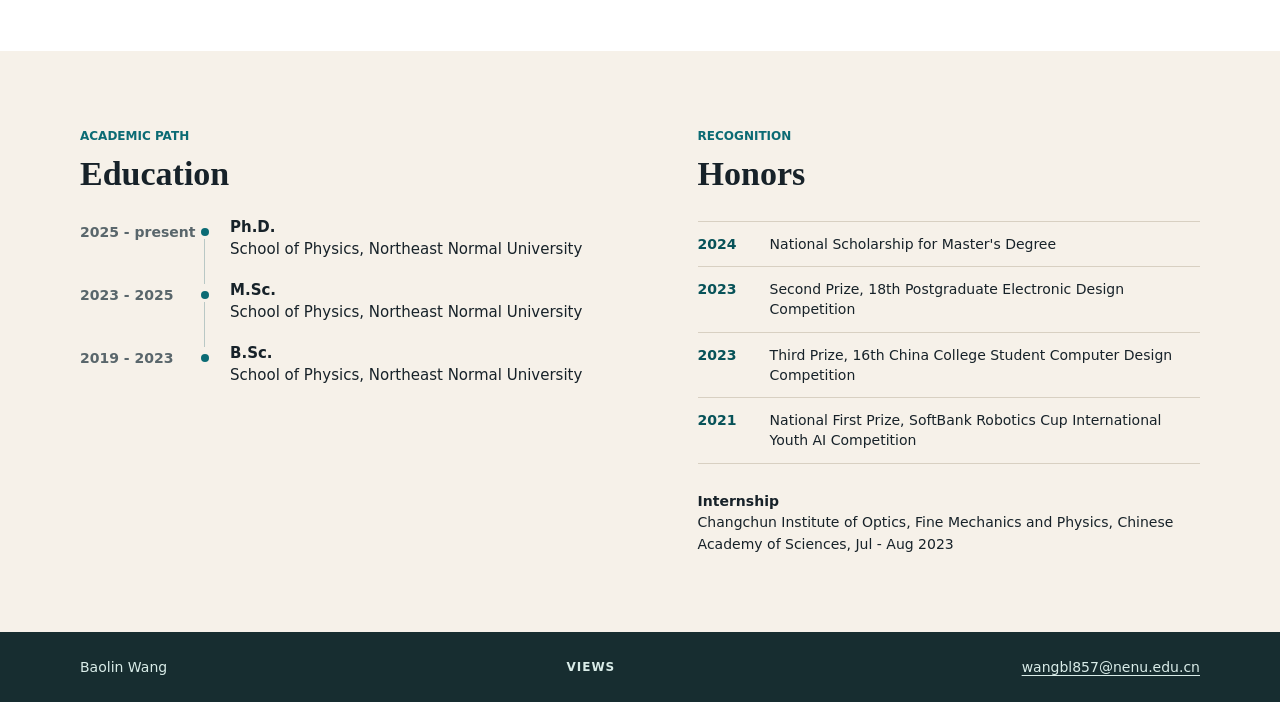
==== commit ce38d99f: "Load live Dimensions citation counts" ====
--- a/index.html
+++ b/index.html
@@ -7,6 +7,7 @@
   <meta name="theme-color" content="#0b6b74">
   <title>Baolin Wang | Computational Imaging</title>
   <link rel="stylesheet" href="gly.css">
+  <script defer src="citations.js"></script>
 </head>
 <body>
   <header class="site-header">
@@ -67,7 +68,7 @@
             <p class="venue">Pattern Recognition, 2027</p>
             <h3><a href="https://doi.org/10.1016/j.patcog.2026.114993">PolarRTNormals: A physical prior-guided real-time network for polarimetric normals super-resolution</a></h3>
             <p class="authors"><strong>Baolin Wang</strong>, Yu Gao, Jipeng Huang*, and Cheng Zhou*</p>
-            <p class="citation-stat" title="Citation count from Dimensions, checked September 7, 2026."><span>Cited by</span> <strong>0</strong><small>Dimensions, Sep 2026</small></p>
+            <p class="citation-stat" data-doi="10.1016/j.patcog.2026.114993" title="Citation data from Dimensions"><span>Cited by</span> <strong>—</strong><small>Dimensions</small></p>
           </article>
         </li>
         <li class="publication-item">
@@ -76,7 +77,7 @@
             <p class="venue">Optics &amp; Laser Technology, 2026</p>
             <h3><a href="https://doi.org/10.1016/j.optlastec.2026.116215">Shape from polarization via ultra-low-sampling single-pixel imaging with decoupled spatial and polarimetric dimensions</a></h3>
             <p class="authors"><strong>Baolin Wang</strong>, Yusong Liu, Cheng Zhou*, Binyu Li, Jipeng Huang*, Dianlei Yao, Qiyi Zhang, and Lijun Song*</p>
-            <p class="citation-stat" title="Citation count from Dimensions, checked September 7, 2026."><span>Cited by</span> <strong>0</strong><small>Dimensions, Sep 2026</small></p>
+            <p class="citation-stat" data-doi="10.1016/j.optlastec.2026.116215" title="Citation data from Dimensions"><span>Cited by</span> <strong>—</strong><small>Dimensions</small></p>
           </article>
         </li>
         <li class="publication-item">
@@ -85,7 +86,7 @@
             <p class="venue">Optics and Lasers in Engineering, 2025</p>
             <h3><a href="https://doi.org/10.1016/j.optlaseng.2024.108671">3D single-pixel imaging based on parallel measurement with quadrant detector</a></h3>
             <p class="authors"><strong>Baolin Wang</strong>, Xuejing Shi, Cheng Zhou*, Binyu Li, Xuan Liu, Xinwei Li, Jipeng Huang*, and Lijun Song*</p>
-            <p class="citation-stat" title="Citation count from Dimensions, checked September 7, 2026."><span>Cited by</span> <strong>8</strong><small>Dimensions, Sep 2026</small></p>
+            <p class="citation-stat" data-doi="10.1016/j.optlaseng.2024.108671" title="Citation data from Dimensions"><span>Cited by</span> <strong>—</strong><small>Dimensions</small></p>
           </article>
         </li>
         <li class="publication-item">
@@ -94,7 +95,7 @@
             <p class="venue">Optics Express, 2025</p>
             <h3><a href="https://doi.org/10.1364/OE.562136">Shape from polarization via a physical prior-based deep fusion network with ambiguous surface normals</a></h3>
             <p class="authors"><strong>Baolin Wang</strong>, Cheng Zhou*, Yanli Meng, and Jipeng Huang*</p>
-            <p class="citation-stat" title="Citation count from Dimensions, checked September 7, 2026."><span>Cited by</span> <strong>7</strong><small>Dimensions, Sep 2026</small></p>
+            <p class="citation-stat" data-doi="10.1364/OE.562136" title="Citation data from Dimensions"><span>Cited by</span> <strong>—</strong><small>Dimensions</small></p>
           </article>
         </li>
       </ol>
